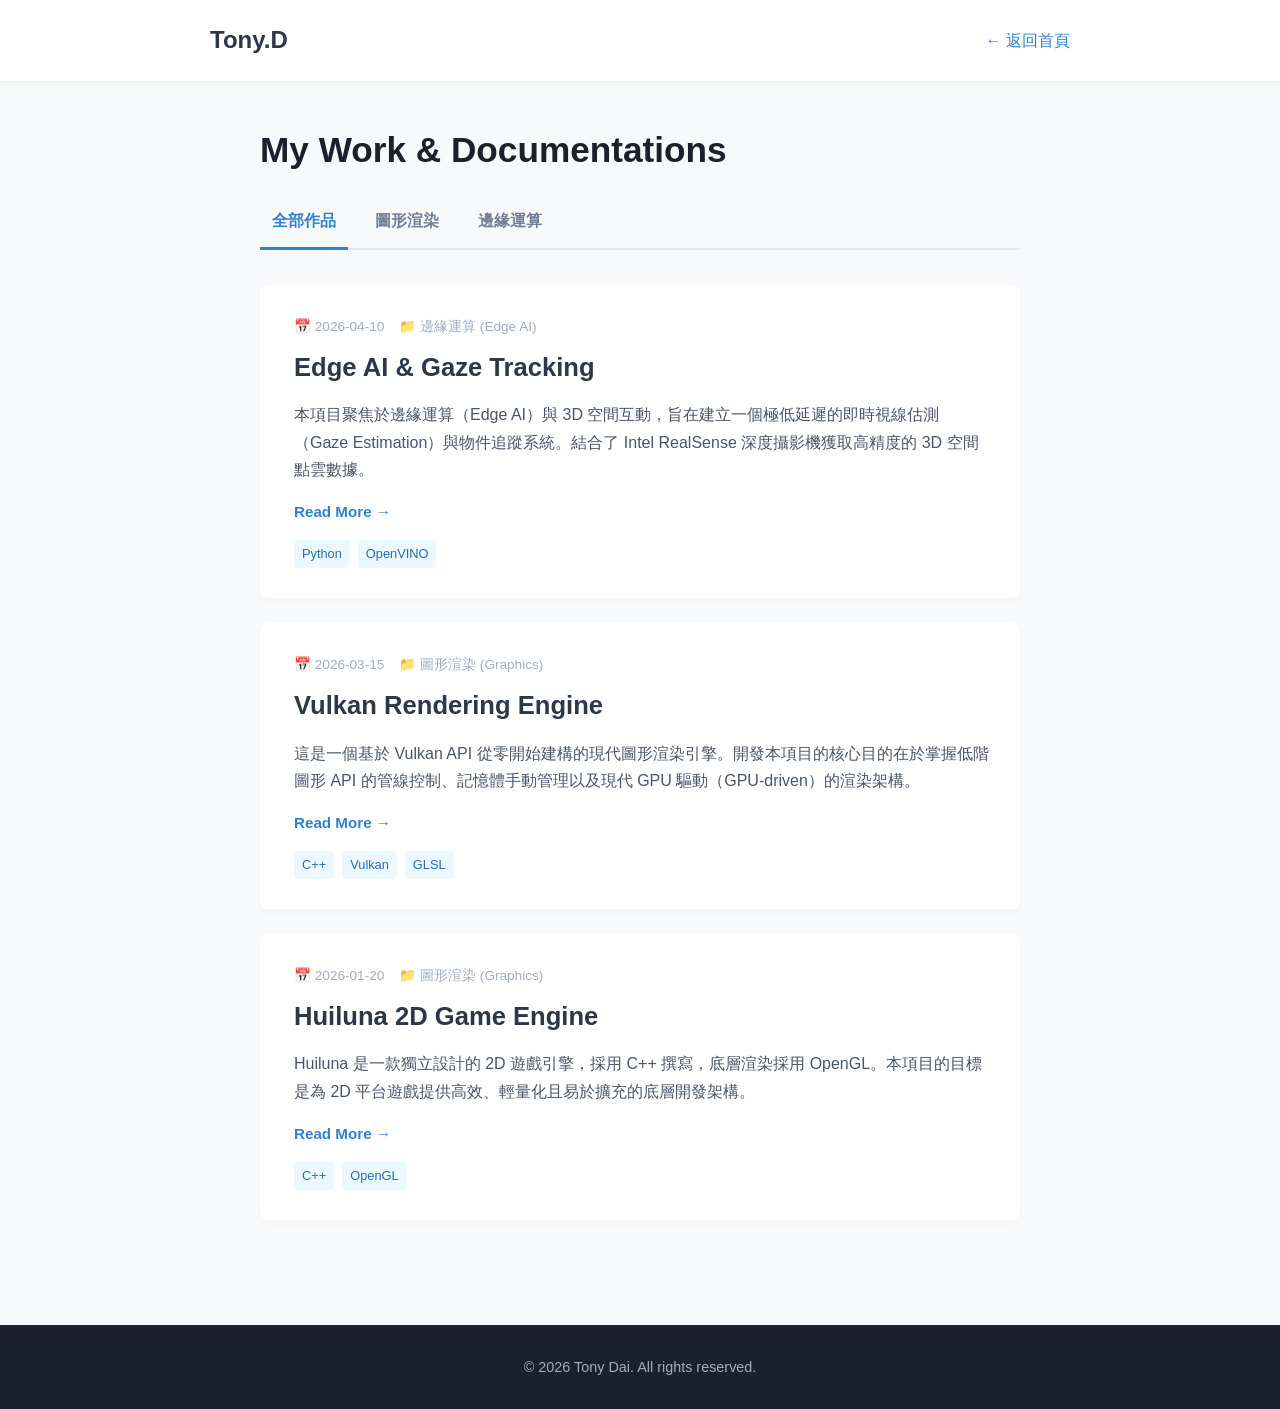
==== mywork.html @ f70d7a51 "Test for commit" ====
<!DOCTYPE html>
<html lang="zh-TW">
<head>
    <meta charset="UTF-8">
    <meta name="viewport" content="width=device-width, initial-scale=1.0">
    <title>My Work - Tony's Portfolio</title>
    <style>
        * {
            margin: 0;
            padding: 0;
            box-sizing: border-box;
            font-family: 'Segoe UI', Tahoma, Geneva, Verdana, sans-serif;
        }

        body {
            background-color: #f8f9fa;
            color: #333;
            line-height: 1.7;
            padding-top: 80px;
            display: flex;
            flex-direction: column;
            min-height: 100vh;
        }

        header {
            position: fixed;
            top: 0;
            width: 100%;
            background-color: #fff;
            box-shadow: 0 2px 5px rgba(0,0,0,0.05);
            z-index: 1000;
        }

        .navbar {
            display: flex;
            justify-content: space-between;
            align-items: center;
            max-width: 900px;
            margin: 0 auto;
            padding: 20px;
        }

        .logo {
            font-size: 1.5rem;
            font-weight: bold;
            color: #2d3748;
            text-decoration: none;
        }

        .back-link {
            text-decoration: none;
            color: #3182ce;
            font-weight: 500;
            transition: color 0.2s;
        }

        .back-link:hover {
            color: #2b6cb0;
        }

        .container {
            max-width: 800px;
            width: 100%;
            margin: 40px auto 80px auto;
            padding: 0 20px;
            flex: 1;
        }

        /* ------------------- 1. 文章列表頁樣式 ------------------- */
        .page-title {
            font-size: 2.2rem;
            color: #1a202c;
            margin-bottom: 25px;
            font-weight: 700;
        }

        /* 寫點科普風格：分類 Tabs 標籤列 */
        .category-tabs {
            display: flex;
            gap: 15px;
            border-bottom: 2px solid #e2e8f0;
            padding-bottom: 10px;
            margin-bottom: 35px;
        }

        .tab-btn {
            background: none;
            border: none;
            font-size: 1rem;
            color: #718096;
            cursor: pointer;
            padding: 6px 12px;
            font-weight: 600;
            transition: all 0.2s;
            position: relative;
        }

        .tab-btn.active {
            color: #3182ce;
        }

        .tab-btn.active::after {
            content: '';
            position: absolute;
            bottom: -12px;
            left: 0;
            width: 100%;
            height: 3px;
            background-color: #3182ce;
        }

        /* 部落格條列式文章卡片 */
        .blog-post-card {
            background-color: #fff;
            padding: 30px;
            border-radius: 8px;
            box-shadow: 0 4px 6px rgba(0,0,0,0.02);
            margin-bottom: 25px;
            transition: transform 0.2s, box-shadow 0.2s;
            border-left: 4px solid transparent;
        }

        .blog-post-card:hover {
            transform: translateY(-2px);
            box-shadow: 0 8px 15px rgba(0,0,0,0.05);
            border-left: 4px solid #3182ce;
        }

        .post-meta {
            font-size: 0.85rem;
            color: #a0aec0;
            margin-bottom: 8px;
            display: flex;
            gap: 15px;
        }

        .post-title-link {
            font-size: 1.6rem;
            color: #2d3748;
            text-decoration: none;
            font-weight: 700;
            display: inline-block;
            margin-bottom: 12px;
            transition: color 0.2s;
        }

        .post-title-link:hover {
            color: #3182ce;
        }

        /* 核心：透過 CSS line-clamp 限制只顯示前三行 */
        .post-excerpt {
            color: #4a5568;
            font-size: 1rem;
            margin-bottom: 15px;
            display: -webkit-box;
            -webkit-line-clamp: 3;
            -webkit-box-orient: vertical;
            overflow: hidden;
            text-overflow: ellipsis;
        }

        .more-link {
            color: #3182ce;
            text-decoration: none;
            font-weight: 600;
            font-size: 0.95rem;
            display: inline-flex;
            align-items: center;
            gap: 5px;
        }

        .more-link:hover {
            text-decoration: underline;
        }

        .tags {
            display: flex;
            flex-wrap: wrap;
            gap: 8px;
            margin-top: 15px;
        }

        .tag {
            background-color: #ebf8ff;
            color: #2b6cb0;
            padding: 3px 8px;
            border-radius: 4px;
            font-size: 0.8rem;
            font-weight: 500;
        }

        /* ------------------- 2. 文章詳細內頁樣式 ------------------- */
        .project-header {
            margin-bottom: 30px;
        }

        #project-title {
            font-size: 2.5rem;
            color: #1a202c;
            margin-bottom: 15px;
        }

        .main-image-placeholder {
            width: 100%;
            height: 350px;
            background-color: #edf2f7;
            border-radius: 8px;
            display: flex;
            align-items: center;
            justify-content: center;
            color: #a0aec0;
            font-size: 1.2rem;
            margin-bottom: 40px;
        }

        .project-body {
            background-color: #fff;
            padding: 40px;
            border-radius: 8px;
            box-shadow: 0 4px 6px rgba(0,0,0,0.02);
            font-size: 1.1rem;
            color: #2d3748;
        }

        .project-body h2 {
            font-size: 1.6rem;
            color: #1a202c;
            margin: 30px 0 15px 0;
            padding-bottom: 8px;
            border-bottom: 2px solid #edf2f7;
        }

        .project-body p {
            margin-bottom: 20px;
        }

        .error-message {
            text-align: center;
            padding: 100px 20px;
        }

        footer {
            background-color: #1a202c;
            color: #a0aec0;
            text-align: center;
            padding: 30px;
            font-size: 0.9rem;
            margin-top: auto;
        }
    </style>
</head>
<body>

    <header>
        <nav class="navbar">
            <a href="index.html" class="logo">Tony.D</a>
            <a href="mywork.html" id="nav-back-btn" class="back-link">← 所有作品</a>
        </nav>
    </header>

    <div class="container" id="main-content-view">
        </div>

    <footer>
        <p>&copy; 2026 Tony Dai. All rights reserved.</p>
    </footer>

    <script>
        // 1. 統一管理的核心資料庫（加入 category 用於分類過濾）
        const articleDatabase = [
            {
                id: "edge-ai-tracking",
                title: "Edge AI & Gaze Tracking",
                date: "2026-04-10",
                category: "ai",
                categoryName: "邊緣運算 (Edge AI)",
                tags: ["Python", "OpenVINO"],
                imgText: "🤖 Real-Time Tracking Visualization",
                excerpt: "本項目聚焦於邊緣運算（Edge AI）與 3D 空間互動，旨在建立一個極低延遲的即時視線估測（Gaze Estimation）與物件追蹤系統。結合了 Intel RealSense 深度攝影機獲取高精度的 3D 空間點雲數據。",
                content: `
                    <h2>項目概述</h2>
                    <p>本項目聚焦於邊緣運算（Edge AI）與 3D 空間互動，旨在建立一個極低延遲的即時視線估測（Gaze Estimation）與物件追蹤系統。</p>
                    <h2>系統架構與硬體整合</h2>
                    <p>我們結合了 Intel RealSense 深度攝影機獲取高精度的 3D 空間點雲數據，並使用 Intel OpenVINO 工具集對人臉特徵點偵測模型進行量化與硬體加速，使系統得以在低功耗的邊緣裝置上維持 60 FPS 以上的即時推論速度。</p>
                `
            },
            {
                id: "vulkan-engine",
                title: "Vulkan Rendering Engine",
                date: "2026-03-15",
                category: "graphics",
                categoryName: "圖形渲染 (Graphics)",
                tags: ["C++", "Vulkan", "GLSL"],
                imgText: "🎬 Vulkan Engine Showcase Demo",
                excerpt: "這是一個基於 Vulkan API 從零開始建構的現代圖形渲染引擎。開發本項目的核心目的在於掌握低階圖形 API 的管線控制、記憶體手動管理以及現代 GPU 驅動（GPU-driven）的渲染架構。",
                content: `
                    <h2>項目概述</h2>
                    <p>這是一個基於 Vulkan API 從零開始建構的現代圖形渲染引擎。開發本項目的核心目的在於掌握低階圖形 API 的管線控制、記憶體手動管理以及現代 GPU 驅動（GPU-driven）的渲染架構。</p>
                    <h2>核心技術特點</h2>
                    <p>項目目前已成功實作基於物理的渲染（PBR）管線，完整支援 Cook-Torrance BRDF 微表面模型。透過預計算的環境貼圖實作了高質感的影像照明（IBL）。</p>
                    <p>此外，本項目整合了 Vulkan Ray Tracing 擴充功能（VK_KHR_ray_tracing_pipeline），成功在獨立 Pass 中運行基礎的光線追蹤陰影與反射效果，大幅提升了場景的真實感。</p>
                `
            },
            {
                id: "huiluna-game-engine",
                title: "Huiluna 2D Game Engine",
                date: "2026-01-20",
                category: "graphics",
                categoryName: "圖形渲染 (Graphics)",
                tags: ["C++", "OpenGL"],
                imgText: "🎮 Huiluna Engine Editor View",
                excerpt: "Huiluna 是一款獨立設計的 2D 遊戲引擎，採用 C++ 撰寫，底層渲染採用 OpenGL。本項目的目標是為 2D 平台遊戲提供高效、輕量化且易於擴充的底層開發架構。",
                content: `
                    <h2>項目概述</h2>
                    <p>Huiluna 是一款獨立設計的 2D 遊戲引擎，採用 C++ 撰寫，底層渲染採用 OpenGL。本項目的目標是為 2D 平台遊戲提供高效、輕量化且易於擴充的底層開發架構。</p>
                    <h2>實作核心功能</h2>
                    <p><strong>1. 精靈渲染與動畫系統：</strong>內建高效的 Batch Renderer，大幅減少 Draw Call 次數，並支援 Sprite Sheet 剪裁與動態骨架過渡動畫。</p>
                    <p><strong>2. 自研物理碰撞：</strong>基於 AABB（軸對齊包圍盒）與分離軸定理（SAT）實作了輕量化的碰撞偵測與反應系統。</p>
                `
            }
        ];

        // 解析網址參數
        const urlParams = new URLSearchParams(window.location.search);
        const projectKey = urlParams.get('project');
        const viewContainer = document.getElementById('main-content-view');
        const navBackBtn = document.getElementById('nav-back-btn');

        // 核心路由邏輯判斷
        if (projectKey) {
            // 【情況 A：有帶參數，顯示文章內頁】
            navBackBtn.innerText = "← 所有作品";
            navBackBtn.href = "mywork.html"; // 點擊返回列表頁
            
            const article = articleDatabase.find(p => p.id === projectKey);
            if (article) {
                renderArticleDetail(article);
            } else {
                renderError();
            }
        } else {
            // 【情況 B：沒有參數，顯示「寫點科普」風文章列表頁】
            navBackBtn.innerText = "← 返回首頁";
            navBackBtn.href = "index.html"; // 點擊返回首頁
            
            // 排序資料（依日期最新最前）
            articleDatabase.sort((a, b) => new Date(b.date) - new Date(a.date));
            renderArticleList('all');
        }

        // 渲染列表頁面
        function renderArticleList(currentCategory = 'all') {
            let listHTML = `
                <h1 class="page-title">My Work & Documentations</h1>
                <div class="category-tabs">
                    <button class="tab-btn ${currentCategory === 'all' ? 'active' : ''}" onclick="switchCategory('all')">全部作品</button>
                    <button class="tab-btn ${currentCategory === 'graphics' ? 'active' : ''}" onclick="switchCategory('graphics')">圖形渲染</button>
                    <button class="tab-btn ${currentCategory === 'ai' ? 'active' : ''}" onclick="switchCategory('ai')">邊緣運算</button>
                </div>
                <div id="posts-container">
            `;

            // 過濾分類
            const filteredArticles = currentCategory === 'all' 
                ? articleDatabase 
                : articleDatabase.filter(p => p.category === currentCategory);

            filteredArticles.forEach(post => {
                const tagsHTML = post.tags.map(t => `<span class="tag">${t}</span>`).join('');
                listHTML += `
                    <article class="blog-post-card">
                        <div class="post-meta">
                            <span>📅 ${post.date}</span>
                            <span>📁 ${post.categoryName}</span>
                        </div>
                        <a href="mywork.html?project=${post.id}" class="post-title-link">${post.title}</a>
                        <div class="post-excerpt">${post.excerpt}</div>
                        <a href="mywork.html?project=${post.id}" class="more-link">Read More →</a>
                        <div class="tags">${tagsHTML}</div>
                    </article>
                `;
            });

            listHTML += `</div>`;
            viewContainer.innerHTML = listHTML;
        }

        // 分類切換按鈕點擊事件
        window.switchCategory = function(cat) {
            renderArticleList(cat);
        }

        // 渲染詳細頁面
        function renderArticleDetail(article) {
            document.title = `${article.title} - Tony's Portfolio`;
            viewContainer.innerHTML = `
                <div class="project-header">
                    <h1 id="project-title">${article.title}</h1>
                    <div class="project-meta">
                        <span>📅 最後更新：${article.date}</span>
                        <span>📁 分類：${article.categoryName}</span>
                    </div>
                    <div class="tags">
                        ${article.tags.map(t => `<span class="tag">${t}</span>`).join('')}
                    </div>
                </div>

                <div class="main-image-placeholder">
                    ${article.imgText}
                </div>

                <div class="project-body">
                    ${article.content}
                </div>
            `;
        }

        // 錯誤處理
        function renderError() {
            viewContainer.innerHTML = `
                <div class="error-message">
                    <h1>找不到該作品文章</h1>
                    <p>抱歉，您所尋找的文章不存在或已被移除。</p>
                    <a href="mywork.html" class="btn" style="margin-top:20px;">返回作品列表</a>
                </div>
            `;
        }
    </script>
</body>
</html>
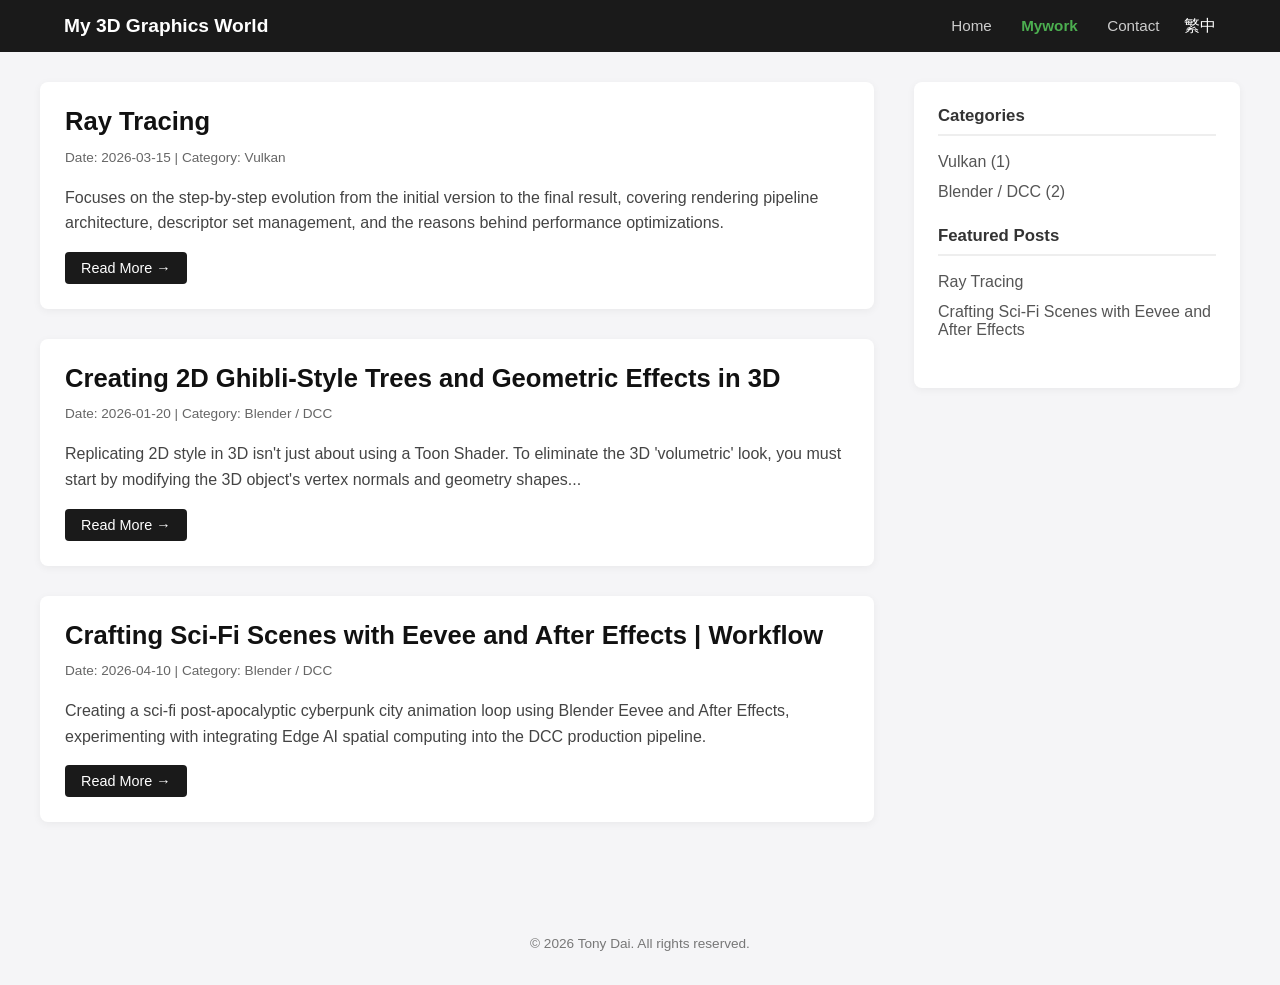
==== commit afb1478b: "Build template for future use" ====
--- a/mywork.html
+++ b/mywork.html
@@ -1,431 +1,83 @@
 <!DOCTYPE html>
-<html lang="zh-TW">
+<html lang="en">
 <head>
     <meta charset="UTF-8">
     <meta name="viewport" content="width=device-width, initial-scale=1.0">
-    <title>My Work - Tony's Portfolio</title>
-    <style>
-        * {
-            margin: 0;
-            padding: 0;
-            box-sizing: border-box;
-            font-family: 'Segoe UI', Tahoma, Geneva, Verdana, sans-serif;
-        }
-
-        body {
-            background-color: #f8f9fa;
-            color: #333;
-            line-height: 1.7;
-            padding-top: 80px;
-            display: flex;
-            flex-direction: column;
-            min-height: 100vh;
-        }
-
-        header {
-            position: fixed;
-            top: 0;
-            width: 100%;
-            background-color: #fff;
-            box-shadow: 0 2px 5px rgba(0,0,0,0.05);
-            z-index: 1000;
-        }
-
-        .navbar {
-            display: flex;
-            justify-content: space-between;
-            align-items: center;
-            max-width: 900px;
-            margin: 0 auto;
-            padding: 20px;
-        }
-
-        .logo {
-            font-size: 1.5rem;
-            font-weight: bold;
-            color: #2d3748;
-            text-decoration: none;
-        }
-
-        .back-link {
-            text-decoration: none;
-            color: #3182ce;
-            font-weight: 500;
-            transition: color 0.2s;
-        }
-
-        .back-link:hover {
-            color: #2b6cb0;
-        }
-
-        .container {
-            max-width: 800px;
-            width: 100%;
-            margin: 40px auto 80px auto;
-            padding: 0 20px;
-            flex: 1;
-        }
-
-        /* ------------------- 1. 文章列表頁樣式 ------------------- */
-        .page-title {
-            font-size: 2.2rem;
-            color: #1a202c;
-            margin-bottom: 25px;
-            font-weight: 700;
-        }
-
-        /* 寫點科普風格：分類 Tabs 標籤列 */
-        .category-tabs {
-            display: flex;
-            gap: 15px;
-            border-bottom: 2px solid #e2e8f0;
-            padding-bottom: 10px;
-            margin-bottom: 35px;
-        }
-
-        .tab-btn {
-            background: none;
-            border: none;
-            font-size: 1rem;
-            color: #718096;
-            cursor: pointer;
-            padding: 6px 12px;
-            font-weight: 600;
-            transition: all 0.2s;
-            position: relative;
-        }
-
-        .tab-btn.active {
-            color: #3182ce;
-        }
-
-        .tab-btn.active::after {
-            content: '';
-            position: absolute;
-            bottom: -12px;
-            left: 0;
-            width: 100%;
-            height: 3px;
-            background-color: #3182ce;
-        }
-
-        /* 部落格條列式文章卡片 */
-        .blog-post-card {
-            background-color: #fff;
-            padding: 30px;
-            border-radius: 8px;
-            box-shadow: 0 4px 6px rgba(0,0,0,0.02);
-            margin-bottom: 25px;
-            transition: transform 0.2s, box-shadow 0.2s;
-            border-left: 4px solid transparent;
-        }
-
-        .blog-post-card:hover {
-            transform: translateY(-2px);
-            box-shadow: 0 8px 15px rgba(0,0,0,0.05);
-            border-left: 4px solid #3182ce;
-        }
-
-        .post-meta {
-            font-size: 0.85rem;
-            color: #a0aec0;
-            margin-bottom: 8px;
-            display: flex;
-            gap: 15px;
-        }
-
-        .post-title-link {
-            font-size: 1.6rem;
-            color: #2d3748;
-            text-decoration: none;
-            font-weight: 700;
-            display: inline-block;
-            margin-bottom: 12px;
-            transition: color 0.2s;
-        }
-
-        .post-title-link:hover {
-            color: #3182ce;
-        }
-
-        /* 核心：透過 CSS line-clamp 限制只顯示前三行 */
-        .post-excerpt {
-            color: #4a5568;
-            font-size: 1rem;
-            margin-bottom: 15px;
-            display: -webkit-box;
-            -webkit-line-clamp: 3;
-            -webkit-box-orient: vertical;
-            overflow: hidden;
-            text-overflow: ellipsis;
-        }
-
-        .more-link {
-            color: #3182ce;
-            text-decoration: none;
-            font-weight: 600;
-            font-size: 0.95rem;
-            display: inline-flex;
-            align-items: center;
-            gap: 5px;
-        }
-
-        .more-link:hover {
-            text-decoration: underline;
-        }
-
-        .tags {
-            display: flex;
-            flex-wrap: wrap;
-            gap: 8px;
-            margin-top: 15px;
-        }
-
-        .tag {
-            background-color: #ebf8ff;
-            color: #2b6cb0;
-            padding: 3px 8px;
-            border-radius: 4px;
-            font-size: 0.8rem;
-            font-weight: 500;
-        }
-
-        /* ------------------- 2. 文章詳細內頁樣式 ------------------- */
-        .project-header {
-            margin-bottom: 30px;
-        }
-
-        #project-title {
-            font-size: 2.5rem;
-            color: #1a202c;
-            margin-bottom: 15px;
-        }
-
-        .main-image-placeholder {
-            width: 100%;
-            height: 350px;
-            background-color: #edf2f7;
-            border-radius: 8px;
-            display: flex;
-            align-items: center;
-            justify-content: center;
-            color: #a0aec0;
-            font-size: 1.2rem;
-            margin-bottom: 40px;
-        }
-
-        .project-body {
-            background-color: #fff;
-            padding: 40px;
-            border-radius: 8px;
-            box-shadow: 0 4px 6px rgba(0,0,0,0.02);
-            font-size: 1.1rem;
-            color: #2d3748;
-        }
-
-        .project-body h2 {
-            font-size: 1.6rem;
-            color: #1a202c;
-            margin: 30px 0 15px 0;
-            padding-bottom: 8px;
-            border-bottom: 2px solid #edf2f7;
-        }
-
-        .project-body p {
-            margin-bottom: 20px;
-        }
-
-        .error-message {
-            text-align: center;
-            padding: 100px 20px;
-        }
-
-        footer {
-            background-color: #1a202c;
-            color: #a0aec0;
-            text-align: center;
-            padding: 30px;
-            font-size: 0.9rem;
-            margin-top: auto;
-        }
-    </style>
+    <title>Mywork - My 3D Graphics World</title>
+    <link rel="stylesheet" href="style.css">
 </head>
 <body>
 
-    <header>
-        <nav class="navbar">
-            <a href="index.html" class="logo">Tony.D</a>
-            <a href="mywork.html" id="nav-back-btn" class="back-link">← 所有作品</a>
-        </nav>
-    </header>
+    <header id="header-container" class="main-header"></header>
 
-    <div class="container" id="main-content-view">
-        </div>
+    <div class="page-layout">
+        
+        <main class="main-content" id="mywork-list-container"></main>
 
-    <footer>
+        <aside id="sidebar-container" class="sidebar"></aside>
+
+    </div>
+
+    <footer class="main-footer">
         <p>&copy; 2026 Tony Dai. All rights reserved.</p>
     </footer>
 
+    <script src="projects.js"></script>
+    <script src="common.js"></script>
     <script>
-        // 1. 統一管理的核心資料庫（加入 category 用於分類過濾）
-        const articleDatabase = [
-            {
-                id: "edge-ai-tracking",
-                title: "Edge AI & Gaze Tracking",
-                date: "2026-04-10",
-                category: "ai",
-                categoryName: "邊緣運算 (Edge AI)",
-                tags: ["Python", "OpenVINO"],
-                imgText: "🤖 Real-Time Tracking Visualization",
-                excerpt: "本項目聚焦於邊緣運算（Edge AI）與 3D 空間互動，旨在建立一個極低延遲的即時視線估測（Gaze Estimation）與物件追蹤系統。結合了 Intel RealSense 深度攝影機獲取高精度的 3D 空間點雲數據。",
-                content: `
-                    <h2>項目概述</h2>
-                    <p>本項目聚焦於邊緣運算（Edge AI）與 3D 空間互動，旨在建立一個極低延遲的即時視線估測（Gaze Estimation）與物件追蹤系統。</p>
-                    <h2>系統架構與硬體整合</h2>
-                    <p>我們結合了 Intel RealSense 深度攝影機獲取高精度的 3D 空間點雲數據，並使用 Intel OpenVINO 工具集對人臉特徵點偵測模型進行量化與硬體加速，使系統得以在低功耗的邊緣裝置上維持 60 FPS 以上的即時推論速度。</p>
-                `
-            },
-            {
-                id: "vulkan-engine",
-                title: "Vulkan Rendering Engine",
-                date: "2026-03-15",
-                category: "graphics",
-                categoryName: "圖形渲染 (Graphics)",
-                tags: ["C++", "Vulkan", "GLSL"],
-                imgText: "🎬 Vulkan Engine Showcase Demo",
-                excerpt: "這是一個基於 Vulkan API 從零開始建構的現代圖形渲染引擎。開發本項目的核心目的在於掌握低階圖形 API 的管線控制、記憶體手動管理以及現代 GPU 驅動（GPU-driven）的渲染架構。",
-                content: `
-                    <h2>項目概述</h2>
-                    <p>這是一個基於 Vulkan API 從零開始建構的現代圖形渲染引擎。開發本項目的核心目的在於掌握低階圖形 API 的管線控制、記憶體手動管理以及現代 GPU 驅動（GPU-driven）的渲染架構。</p>
-                    <h2>核心技術特點</h2>
-                    <p>項目目前已成功實作基於物理的渲染（PBR）管線，完整支援 Cook-Torrance BRDF 微表面模型。透過預計算的環境貼圖實作了高質感的影像照明（IBL）。</p>
-                    <p>此外，本項目整合了 Vulkan Ray Tracing 擴充功能（VK_KHR_ray_tracing_pipeline），成功在獨立 Pass 中運行基礎的光線追蹤陰影與反射效果，大幅提升了場景的真實感。</p>
-                `
-            },
-            {
-                id: "huiluna-game-engine",
-                title: "Huiluna 2D Game Engine",
-                date: "2026-01-20",
-                category: "graphics",
-                categoryName: "圖形渲染 (Graphics)",
-                tags: ["C++", "OpenGL"],
-                imgText: "🎮 Huiluna Engine Editor View",
-                excerpt: "Huiluna 是一款獨立設計的 2D 遊戲引擎，採用 C++ 撰寫，底層渲染採用 OpenGL。本項目的目標是為 2D 平台遊戲提供高效、輕量化且易於擴充的底層開發架構。",
-                content: `
-                    <h2>項目概述</h2>
-                    <p>Huiluna 是一款獨立設計的 2D 遊戲引擎，採用 C++ 撰寫，底層渲染採用 OpenGL。本項目的目標是為 2D 平台遊戲提供高效、輕量化且易於擴充的底層開發架構。</p>
-                    <h2>實作核心功能</h2>
-                    <p><strong>1. 精靈渲染與動畫系統：</strong>內建高效的 Batch Renderer，大幅減少 Draw Call 次數，並支援 Sprite Sheet 剪裁與動態骨架過渡動畫。</p>
-                    <p><strong>2. 自研物理碰撞：</strong>基於 AABB（軸對齊包圍盒）與分離軸定理（SAT）實作了輕量化的碰撞偵測與反應系統。</p>
-                `
-            }
-        ];
 
-        // 解析網址參數
-        const urlParams = new URLSearchParams(window.location.search);
-        const projectKey = urlParams.get('project');
-        const viewContainer = document.getElementById('main-content-view');
-        const navBackBtn = document.getElementById('nav-back-btn');
+            document.addEventListener("DOMContentLoaded", () => {
+                // 1. 載入 Header
+                loadComponent("header-container", "header.html", () => {
+                    const activeNav = document.getElementById("nav-mywork");
+                    if (activeNav) activeNav.classList.add("active");
 
-        // 核心路由邏輯判斷
-        if (projectKey) {
-            // 【情況 A：有帶參數，顯示文章內頁】
-            navBackBtn.innerText = "← 所有作品";
-            navBackBtn.href = "mywork.html"; // 點擊返回列表頁
-            
-            const article = articleDatabase.find(p => p.id === projectKey);
-            if (article) {
-                renderArticleDetail(article);
-            } else {
-                renderError();
-            }
-        } else {
-            // 【情況 B：沒有參數，顯示「寫點科普」風文章列表頁】
-            navBackBtn.innerText = "← 返回首頁";
-            navBackBtn.href = "index.html"; // 點擊返回首頁
-            
-            // 排序資料（依日期最新最前）
-            articleDatabase.sort((a, b) => new Date(b.date) - new Date(a.date));
-            renderArticleList('all');
-        }
+                    setupLanguageSwitcher();
+                });
 
-        // 渲染列表頁面
-        function renderArticleList(currentCategory = 'all') {
-            let listHTML = `
-                <h1 class="page-title">My Work & Documentations</h1>
-                <div class="category-tabs">
-                    <button class="tab-btn ${currentCategory === 'all' ? 'active' : ''}" onclick="switchCategory('all')">全部作品</button>
-                    <button class="tab-btn ${currentCategory === 'graphics' ? 'active' : ''}" onclick="switchCategory('graphics')">圖形渲染</button>
-                    <button class="tab-btn ${currentCategory === 'ai' ? 'active' : ''}" onclick="switchCategory('ai')">邊緣運算</button>
-                </div>
-                <div id="posts-container">
-            `;
+                // 2. 載入 Sidebar
+                loadComponent("sidebar-container", "sidebar.html", () => {
+                    initSidebar("Articles/"); 
+                });
 
-            // 過濾分類
-            const filteredArticles = currentCategory === 'all' 
-                ? articleDatabase 
-                : articleDatabase.filter(p => p.category === currentCategory);
+                // 3. 核心功能：檢查網址有沒有帶 ?category=... 參數
+                const urlParams = new URLSearchParams(window.location.search);
+                const categoryFilter = urlParams.get('category'); // 拿到 "Vulkan" 或 "Blender / DCC"
 
-            filteredArticles.forEach(post => {
-                const tagsHTML = post.tags.map(t => `<span class="tag">${t}</span>`).join('');
-                listHTML += `
-                    <article class="blog-post-card">
-                        <div class="post-meta">
-                            <span>📅 ${post.date}</span>
-                            <span>📁 ${post.categoryName}</span>
-                        </div>
-                        <a href="mywork.html?project=${post.id}" class="post-title-link">${post.title}</a>
-                        <div class="post-excerpt">${post.excerpt}</div>
-                        <a href="mywork.html?project=${post.id}" class="more-link">Read More →</a>
-                        <div class="tags">${tagsHTML}</div>
-                    </article>
-                `;
+                // 4. 根據有沒有參數，來篩選要顯示的文章
+                let displayProjects = window.GLOBAL_PROJECTS;
+                if (categoryFilter) {
+                    // 如果有指定分類，就過濾出該分類的文章
+                    displayProjects = window.GLOBAL_PROJECTS.filter(p => getLangText(p.category) === categoryFilter);
+                }
+
+                // 5. 渲染文章列表
+                const listContainer = document.getElementById("mywork-list-container");
+                if (listContainer && displayProjects) {
+                    listContainer.innerHTML = ""; // 先清空舊內容
+                    
+                    if (displayProjects.length === 0) {
+                        listContainer.innerHTML = `<p>No articles found under "${categoryFilter}".</p>`;
+                    } else {
+                        displayProjects.forEach(project => {
+                            const titleText = getLangText(project.title);
+                            const descText = getLangText(project.description);
+                            const catText = getLangText(project.category);
+
+                            listContainer.innerHTML += `
+                                <article class="blog-post-summary" style="margin-bottom: 30px;">
+                                    <h2 class="summary-title"><a href="post-loader.html?id=${project.id}">${titleText}</a></h2>
+                                    <p class="post-meta">Date: ${project.date} | Category: ${catText}</p>
+                                    <div class="summary-body">
+                                        <p>${descText}</p>
+                                    </div>
+                                    <a href="post-loader.html?id=${project.id}" class="read-more-btn">Read More →</a>
+                                </article>
+                            `;
+                        });
+                    }
+                }
             });
-
-            listHTML += `</div>`;
-            viewContainer.innerHTML = listHTML;
-        }
-
-        // 分類切換按鈕點擊事件
-        window.switchCategory = function(cat) {
-            renderArticleList(cat);
-        }
-
-        // 渲染詳細頁面
-        function renderArticleDetail(article) {
-            document.title = `${article.title} - Tony's Portfolio`;
-            viewContainer.innerHTML = `
-                <div class="project-header">
-                    <h1 id="project-title">${article.title}</h1>
-                    <div class="project-meta">
-                        <span>📅 最後更新：${article.date}</span>
-                        <span>📁 分類：${article.categoryName}</span>
-                    </div>
-                    <div class="tags">
-                        ${article.tags.map(t => `<span class="tag">${t}</span>`).join('')}
-                    </div>
-                </div>
-
-                <div class="main-image-placeholder">
-                    ${article.imgText}
-                </div>
-
-                <div class="project-body">
-                    ${article.content}
-                </div>
-            `;
-        }
-
-        // 錯誤處理
-        function renderError() {
-            viewContainer.innerHTML = `
-                <div class="error-message">
-                    <h1>找不到該作品文章</h1>
-                    <p>抱歉，您所尋找的文章不存在或已被移除。</p>
-                    <a href="mywork.html" class="btn" style="margin-top:20px;">返回作品列表</a>
-                </div>
-            `;
-        }
-    </script>
+        </script>
 </body>
 </html>
--- a/style.css
+++ b/style.css
@@ -0,0 +1,210 @@
+/* style.css */
+body {
+    margin: 0;
+    padding: 0;
+    font-family: -apple-system, BlinkMacSystemFont, "Segoe UI", Roboto, sans-serif;
+    background-color: #f5f5f7;
+    color: #333;
+}
+
+/* 全域上方導覽列 */
+.main-header {
+    display: flex;
+    justify-content: space-between;
+    align-items: center;
+    padding: 15px 5%;
+    background-color: #1a1a1a;
+    color: #fff;
+}
+
+.logo {
+    font-size: 1.2rem;
+    font-weight: bold;
+}
+
+.nav-links a {
+    color: #ccc;
+    text-decoration: none;
+    margin-left: 25px;
+    font-size: 0.95rem;
+    transition: color 0.2s;
+}
+
+/* 當前作用中的導覽標籤高亮樣式 */
+.nav-links a.active {
+    color: #4caf50;
+    font-weight: bold;
+}
+/* 滑鼠懸停時的樣式 (改成橘色) */
+.nav-links a:hover {
+    color: #ff9800; /* 這裡的 #ff9800 是標準的質感橘色 */
+}
+
+/* 讓語系按鈕完美偽裝成普通的導覽標籤 */
+.nav-lang-btn {
+    background: none;        /* 抹去內建背景 */
+    border: none;            /* 抹去內建邊框 */
+    padding: 0;              /* 清空內建內邊距 */
+    
+    /* 🎨 以下微調：讓字體與其他標籤完全一致 */
+    color: inherit;          /* 繼承導覽列的文字顏色 */
+    font-size: 1rem;         /* 複製你原本導覽列的字體大小 */
+    font-weight: normal;     /* 預設維持正常粗細 */
+    cursor: pointer;         /* 游標移上去時一樣變成小手圖示 */
+    margin-left: 20px;       /* 與左邊的 Contact 保持舒適的呼吸間距 */
+    
+    transition: color 0.2s ease;
+}
+
+/*  當滑鼠 hover 悬停時，跟其他標籤一樣動態變成橘色！ */
+.nav-lang-btn:hover {
+    color: #ff9800;          /* 這是你之前選的漂亮橘色 */
+}
+
+/* 主要雙欄版面配置 (使用 Table 或 Flexbox 均可，此處確保穩定排版) */
+.page-layout {
+    display: flex;
+    max-width: 1200px;
+    margin: 30px auto;
+    padding: 0 20px;
+    gap: 40px;
+}
+
+/* 左側文章區佔 75% 寬度 */
+.main-content {
+    flex: 3;
+    min-width: 0;
+}
+
+/* 右側分類欄佔 25% 寬度 */
+.sidebar {
+    flex: 1;
+    background-color: #ffffff;
+    padding: 24px;
+    border-radius: 8px;
+    box-shadow: 0 2px 8px rgba(0,0,0,0.05);
+    height: fit-content;
+}
+
+/* 文章內部區塊 */
+.blog-post {
+    background: #fff;
+    padding: 30px;
+    border-radius: 8px;
+    box-shadow: 0 2px 8px rgba(0,0,0,0.05);
+}
+
+.post-title {
+    margin-top: 0;
+    font-size: 1.8rem;
+}
+
+.post-meta {
+    font-size: 0.85rem;
+    color: #666;
+    margin-bottom: 20px;
+}
+
+/* 側邊欄排版 */
+.sidebar-widget {
+    margin-bottom: 25px;
+}
+
+.sidebar-widget h3 {
+    margin-top: 0;
+    font-size: 1.05rem;
+    border-bottom: 2px solid #eee;
+    padding-bottom: 8px;
+}
+
+.category-list, .featured-list {
+    list-style: none;
+    padding: 0;
+}
+
+.category-list li, .featured-list li {
+    margin: 12px 0;
+}
+
+.category-list a, .featured-list a {
+    text-decoration: none;
+    color: #555;
+}
+
+.category-list a:hover, .featured-list a:hover {
+    color: #4caf50;
+}
+
+.main-footer {
+    text-align: center;
+    padding: 20px;
+    font-size: 0.85rem;
+    color: #777;
+    margin-top: 50px;
+}
+
+.blog-post-summary {
+    background: #fff;
+    padding: 25px;
+    border-radius: 8px;
+    box-shadow: 0 2px 8px rgba(0,0,0,0.05);
+}
+
+.summary-title {
+    margin-top: 0;
+    margin-bottom: 10px;
+    font-size: 1.6rem;
+}
+
+.summary-title a {
+    color: #111;
+    text-decoration: none;
+    transition: color 0.2s;
+}
+
+.summary-title a:hover {
+    color: #4caf50;
+}
+
+.summary-body {
+    line-height: 1.6;
+    color: #444;
+    margin-bottom: 15px;
+}
+
+/* 繼續閱讀按鈕 */
+.read-more-btn {
+    display: inline-block;
+    padding: 8px 16px;
+    background-color: #1a1a1a;
+    color: #fff;
+    text-decoration: none;
+    border-radius: 4px;
+    font-size: 0.9rem;
+    transition: background-color 0.2s;
+}
+
+.read-more-btn:hover {
+    background-color: #4caf50;
+}
+
+/* 麵包屑導覽（返回按鈕） */
+.breadcrumb a {
+    color: #666;
+    text-decoration: none;
+    font-size: 0.9rem;
+}
+
+.breadcrumb a:hover {
+    color: #4caf50;
+}
+
+/* 響應式手機版面：自動轉為單欄 */
+@media (max-width: 768px) {
+    .page-layout {
+        flex-direction: column;
+    }
+    .sidebar {
+        width: 100%;
+    }
+}
